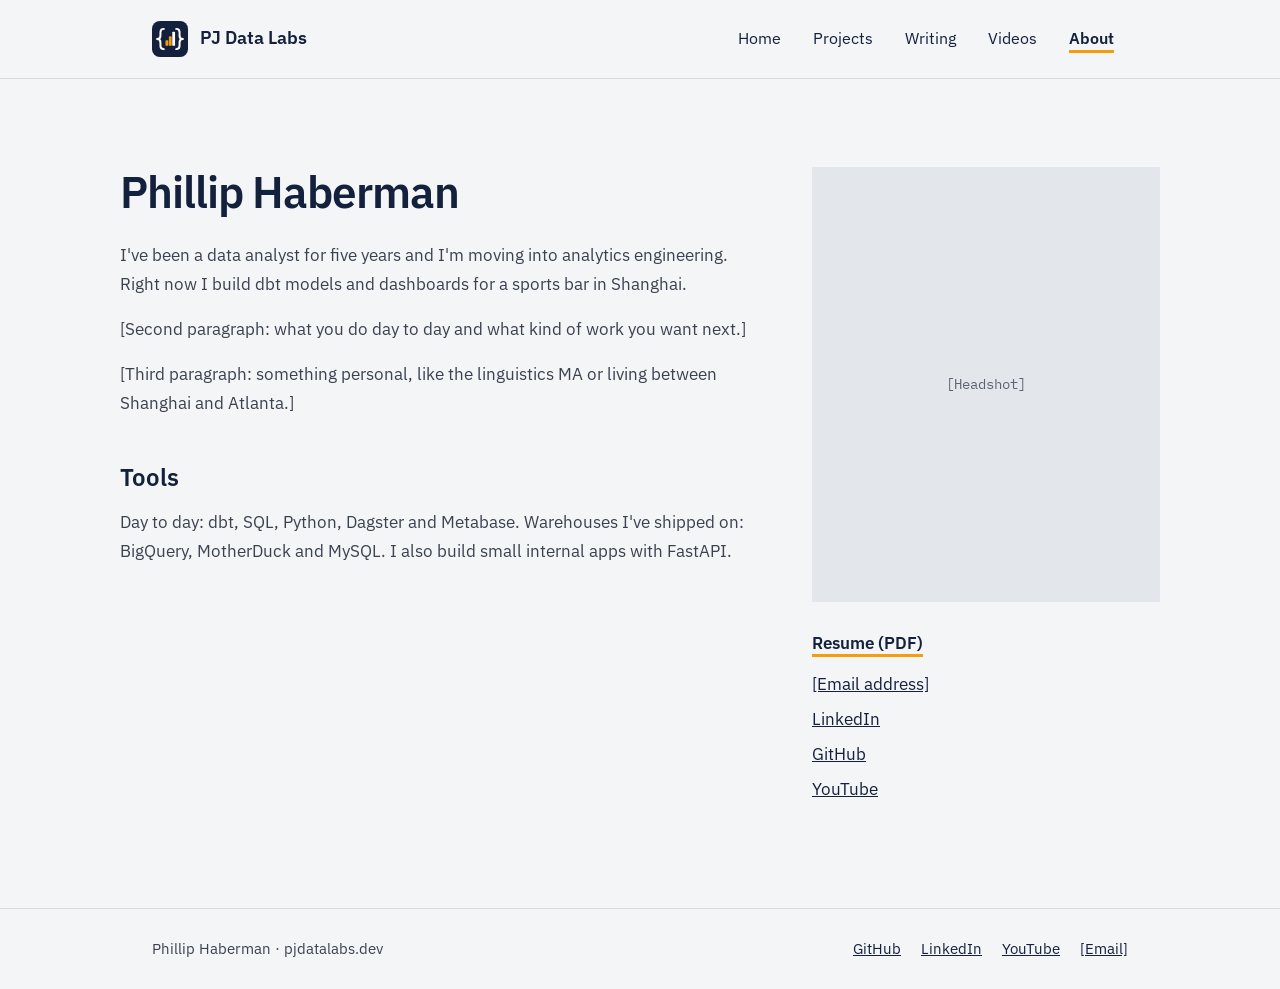
==== about.html @ 64bd1eba "pages" ====
<!DOCTYPE html>
<html lang="en">
<head>
  <meta charset="utf-8">
  <meta name="viewport" content="width=device-width, initial-scale=1">
  <title>About | PJ Data Labs</title>
  <meta name="description" content="Phillip Haberman is a data analyst moving into analytics engineering. Resume and contact details.">
  <link rel="icon" href="img/logo.svg" type="image/svg+xml">
  <link rel="preconnect" href="https://fonts.googleapis.com">
  <link rel="preconnect" href="https://fonts.gstatic.com" crossorigin>
  <link rel="stylesheet" href="https://fonts.googleapis.com/css2?family=IBM+Plex+Mono:wght@400;500&family=IBM+Plex+Sans:wght@400;500;600;700&display=swap">
  <link rel="stylesheet" href="css/style.css">
</head>
<body>

  <header class="site-header">
    <div class="container">
      <a class="brand" href="index.html">
        <img src="img/logo.svg" alt="" width="36" height="36">
        PJ Data Labs
      </a>
      <nav class="nav" aria-label="Main">
        <a href="index.html">Home</a>
        <a href="projects.html">Projects</a>
        <a href="writing.html">Writing</a>
        <a href="videos.html">Videos</a>
        <a href="about.html" aria-current="page">About</a>
      </nav>
    </div>
  </header>

  <main>
    <div class="page container">
      <div class="columns">
        <div class="main prose">
          <h1>Phillip Haberman</h1>
          <p>I've been a data analyst for five years and I'm moving into analytics engineering. Right now I build dbt models and dashboards for a sports bar in Shanghai.</p>
          <p>[Second paragraph: what you do day to day and what kind of work you want next.]</p>
          <p>[Third paragraph: something personal, like the linguistics MA or living between Shanghai and Atlanta.]</p>

          <h2>Tools</h2>
          <p>Day to day: dbt, SQL, Python, Dagster and Metabase. Warehouses I've shipped on: BigQuery, MotherDuck and MySQL. I also build small internal apps with FastAPI.</p>
        </div>

        <aside>
          <div class="placeholder portrait">[Headshot]</div>
          <ul class="contact">
            <li><a class="link-accent" href="#">Resume (PDF)</a></li>
            <li><a href="#">[Email address]</a></li>
            <li><a href="#">LinkedIn</a></li>
            <li><a href="https://github.com/phaberman">GitHub</a></li>
            <li><a href="#">YouTube</a></li>
          </ul>
        </aside>
      </div>
    </div>
  </main>

  <footer class="site-footer">
    <div class="container">
      <span>Phillip Haberman · pjdatalabs.dev</span>
      <ul>
        <li><a href="https://github.com/phaberman">GitHub</a></li>
        <li><a href="#">LinkedIn</a></li>
        <li><a href="#">YouTube</a></li>
        <li><a href="#">[Email]</a></li>
      </ul>
    </div>
  </footer>

</body>
</html>
---- css/style.css ----
/* Colors and fonts live here once. Change them here and every page updates. */
:root {
  --navy: #14213D;
  --amber: #F59E0B;
  --bg: #F4F5F7;
  --text: #3A4250;
  --muted: #5B6472;
  --rule: #D7DCE3;
  --placeholder: #E3E6EB;
  --font-sans: "IBM Plex Sans", sans-serif;
  --font-mono: "IBM Plex Mono", monospace;
}

/* Make width include padding, so layouts do what you expect. */
*, *::before, *::after { box-sizing: border-box; }

body {
  margin: 0;
  font-family: var(--font-sans);
  background: var(--bg);
  color: var(--navy);
  line-height: 1.6;
}

a { color: var(--navy); }
a:hover { color: var(--muted); }
img { max-width: 100%; height: auto; display: block; }

/* Centers content and caps its width on wide screens. */
.container { max-width: 1040px; margin: 0 auto; padding: 0 32px; }

/* Header and navigation */
.site-header { border-bottom: 1px solid var(--rule); }
.site-header .container {
  display: flex; flex-wrap: wrap; align-items: center;
  justify-content: space-between; gap: 12px;
  padding-top: 14px; padding-bottom: 14px;
}
.brand {
  display: flex; align-items: center; gap: 12px;
  text-decoration: none; font-size: 18px; font-weight: 600;
}
.nav { display: flex; flex-wrap: wrap; gap: 4px; }
.nav a { padding: 12px 14px; text-decoration: none; }
.nav a[aria-current="page"] {
  font-weight: 600; text-decoration: underline;
  text-decoration-color: var(--amber);
  text-decoration-thickness: 3px; text-underline-offset: 6px;
}

/* Text */
h1 { font-size: 44px; line-height: 1.15; letter-spacing: -1px; font-weight: 600; margin: 0 0 24px; }
h2 { font-size: 24px; font-weight: 600; margin: 0 0 12px; }
.lead { font-size: 19px; color: var(--text); max-width: 620px; margin: 0 0 28px; }
.label { font-family: var(--font-mono); font-size: 14px; color: var(--muted); margin: 0 0 10px; }

/* The amber-underlined link style used for calls to action */
.link-accent {
  font-weight: 600; text-decoration: underline;
  text-decoration-color: var(--amber);
  text-decoration-thickness: 3px; text-underline-offset: 5px;
}

/* Page sections */
.hero { padding: 96px 0 72px; }
.hero h1 { max-width: 760px; }
.section { border-top: 2px solid var(--navy); padding-top: 28px; margin-bottom: 72px; }

/* Project block: text on one side, screenshot on the other, stacks on phones */
.project { display: flex; flex-wrap: wrap; gap: 48px; }
.project > * { flex: 1 1 400px; min-width: 0; }
.placeholder {
  background: var(--placeholder); min-height: 280px;
  display: flex; align-items: center; justify-content: center;
  font-family: var(--font-mono); font-size: 14px; color: var(--muted);
}

/* Writing list */
.post-list { list-style: none; padding: 0; margin: 0; }
.post-list a {
  display: flex; flex-wrap: wrap; justify-content: space-between; gap: 8px;
  padding: 18px 0; border-bottom: 1px solid var(--rule);
  text-decoration: none; font-size: 18px;
}
.post-list time { font-family: var(--font-mono); font-size: 14px; color: var(--muted); }

/* Footer */
.site-footer { border-top: 1px solid var(--rule); margin-top: 96px; }
.site-footer .container {
  display: flex; flex-wrap: wrap; justify-content: space-between; gap: 16px;
  padding-top: 28px; padding-bottom: 28px; font-size: 15px; color: var(--text);
}
.site-footer ul { list-style: none; display: flex; flex-wrap: wrap; gap: 20px; margin: 0; padding: 0; }

/* Inner pages (Projects, About) */
.page { padding: 88px 0 0; }
.actions { display: flex; flex-wrap: wrap; gap: 24px; margin: 0 0 48px; font-size: 17px; }
.placeholder.tall { min-height: 360px; }
.caption { font-size: 14px; color: var(--muted); margin: 12px 0 56px; }

/* Main text on the left, small sidebar on the right; stacks on phones */
.columns { display: flex; flex-wrap: wrap; gap: 56px; }
.columns > .main { flex: 2 1 460px; min-width: 0; }
.columns > aside { flex: 1 1 260px; min-width: 0; }

/* Long-form text */
.prose p { font-size: 17px; line-height: 1.7; color: var(--text); margin: 0 0 16px; }
.prose h2 { margin-top: 40px; }
.prose h2:first-child { margin-top: 0; }

/* Label/value list, used for the tech stack */
.stack { display: grid; grid-template-columns: auto 1fr; gap: 10px 20px; margin: 0; }
.stack dt { color: var(--muted); }
.stack dd { margin: 0; font-family: var(--font-mono); font-size: 15px; }

/* About page sidebar */
.placeholder.portrait { aspect-ratio: 4 / 5; min-height: 0; margin-bottom: 28px; }
.contact { list-style: none; margin: 0; padding: 0; font-size: 17px; }
.contact li { margin: 0 0 8px; }
.contact li:first-child { margin-bottom: 14px; }

/* Writing */
.post { max-width: 680px; }
.post-meta { font-family: var(--font-mono); font-size: 14px; color: var(--muted); margin: 0 0 28px; }
.post h2 { margin-top: 40px; }
.post p, .post li { font-size: 18px; line-height: 1.7; color: var(--text); }
.post p { margin: 0 0 18px; }
.post ul, .post ol { padding-left: 22px; }
.post img { margin: 28px 0; }
.post pre { background: #E8EBF1; padding: 16px; overflow-x: auto; font-family: var(--font-mono); font-size: 14px; line-height: 1.5; }
.post code { font-family: var(--font-mono); font-size: 0.9em; }

/* Videos */
.video-grid {
  list-style: none; margin: 0 0 56px; padding: 0;
  display: grid; grid-template-columns: repeat(auto-fill, minmax(240px, 1fr)); gap: 28px;
}
.video-card a { display: block; text-decoration: none; }
.video-card img {
  width: 100%; aspect-ratio: 16 / 9; object-fit: cover;
  margin: 0 0 12px; background: var(--placeholder);
}
.video-card h3 { font-size: 18px; line-height: 1.35; font-weight: 600; margin: 0 0 6px; }
.video-card p { font-size: 15px; color: var(--muted); margin: 0; }
.video-card a:hover h3 {
  text-decoration: underline; text-decoration-color: var(--amber);
  text-decoration-thickness: 3px; text-underline-offset: 4px;
}



/* Smaller screens */
@media (max-width: 600px) {
  .container { padding: 0 20px; }
  h1 { font-size: 30px; }
  .hero { padding: 48px 0 40px; }
}
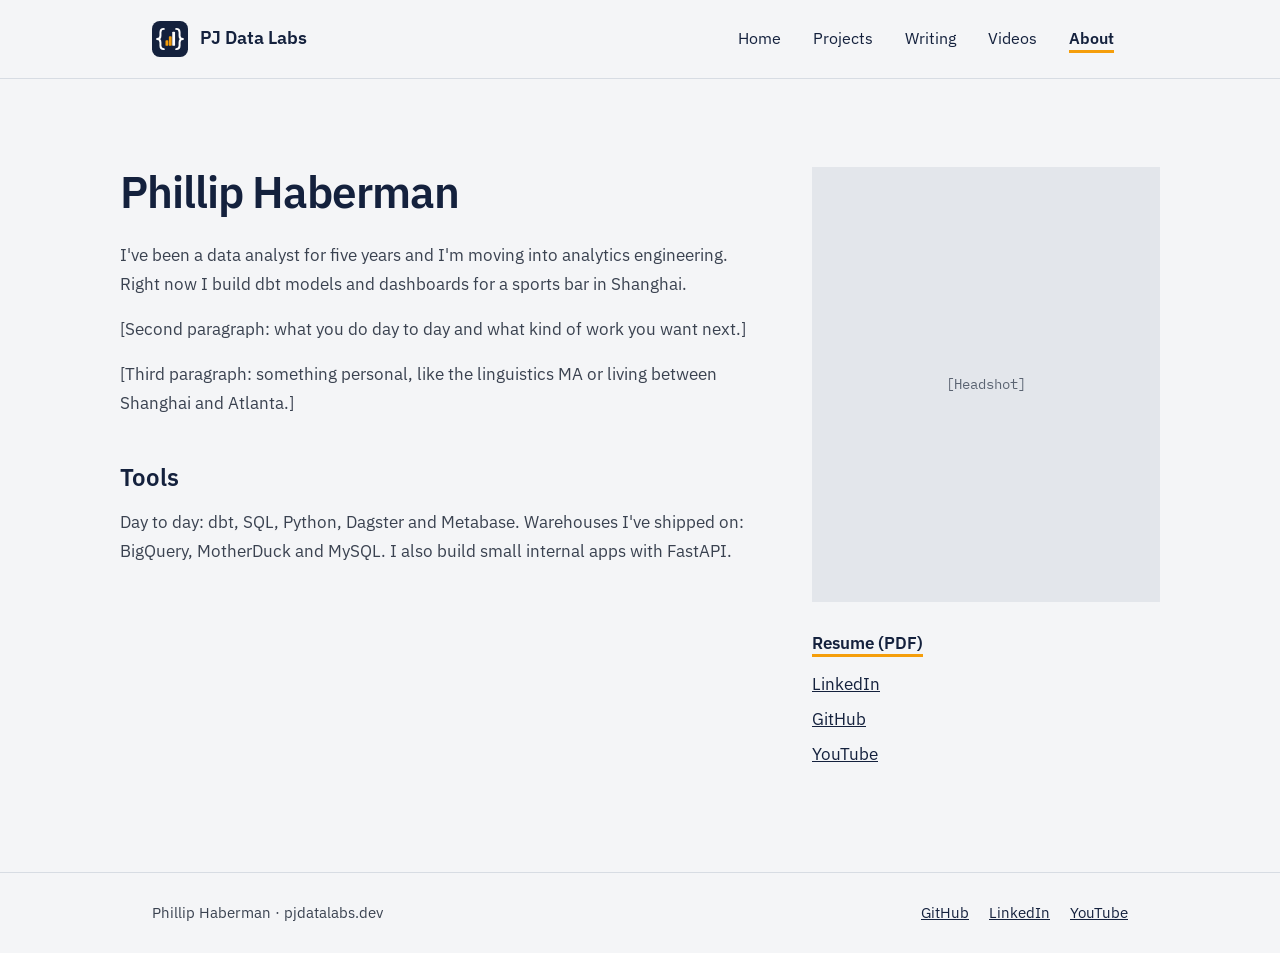
==== commit 7bbadf1f: "added first post" ====
--- a/about.html
+++ b/about.html
@@ -45,11 +45,10 @@
         <aside>
           <div class="placeholder portrait">[Headshot]</div>
           <ul class="contact">
-            <li><a class="link-accent" href="#">Resume (PDF)</a></li>
-            <li><a href="#">[Email address]</a></li>
-            <li><a href="#">LinkedIn</a></li>
-            <li><a href="https://github.com/phaberman">GitHub</a></li>
-            <li><a href="#">YouTube</a></li>
+            <li><a class="link-accent" href="my_resume.pdf" download="my_resume.pdf">Resume (PDF)</a></li>
+            <li><a href="https://www.linkedin.com/in/phillip-haberman/" target="_blank" rel="noopener noreferrer">LinkedIn</a></li>
+            <li><a href="https://github.com/phaberman" target="_blank" rel="noopener noreferrer">GitHub</a></li>
+            <li><a href="https://www.youtube.com/@pj_data_labs" target="_blank" rel="noopener noreferrer">YouTube</a></li>
           </ul>
         </aside>
       </div>
@@ -60,10 +59,9 @@
     <div class="container">
       <span>Phillip Haberman · pjdatalabs.dev</span>
       <ul>
-        <li><a href="https://github.com/phaberman">GitHub</a></li>
-        <li><a href="#">LinkedIn</a></li>
-        <li><a href="#">YouTube</a></li>
-        <li><a href="#">[Email]</a></li>
+        <li><a href="https://github.com/phaberman" target="_blank" rel="noopener noreferrer">GitHub</a></li>
+        <li><a href="https://www.linkedin.com/in/phillip-haberman/" target="_blank" rel="noopener noreferrer">LinkedIn</a></li>
+        <li><a href="https://www.youtube.com/@pj_data_labs" target="_blank" rel="noopener noreferrer">YouTube</a></li>
       </ul>
     </div>
   </footer>
--- a/css/style.css
+++ b/css/style.css
@@ -76,13 +76,19 @@
 }
 
 /* Writing list */
-.post-list { list-style: none; padding: 0; margin: 0; }
+.post-list { list-style: none; padding: 0; margin: 0; counter-reset: posts; }
+.post-list li { counter-increment: posts; }
 .post-list a {
-  display: flex; flex-wrap: wrap; justify-content: space-between; gap: 8px;
-  padding: 18px 0; border-bottom: 1px solid var(--rule);
+  display: flex; align-items: baseline; gap: 16px;
+  padding: 14px 0; border-bottom: 1px solid var(--rule);
   text-decoration: none; font-size: 18px;
 }
-.post-list time { font-family: var(--font-mono); font-size: 14px; color: var(--muted); }
+.post-list a::before {
+  content: counter(posts, decimal-leading-zero);
+  font-family: var(--font-mono); font-size: 14px; color: var(--muted);
+}
+.post-list a span { flex: 1; }
+.post-list time { font-family: var(--font-mono); font-size: 14px; color: var(--muted); margin-left: auto; }
 
 /* Footer */
 .site-footer { border-top: 1px solid var(--rule); margin-top: 96px; }
@@ -147,6 +153,8 @@
   text-decoration-thickness: 3px; text-underline-offset: 4px;
 }
 
+/* Real screenshots */
+.screenshot { width: 100%; height: auto; border: 1px solid var(--rule); }
 
 
 /* Smaller screens */
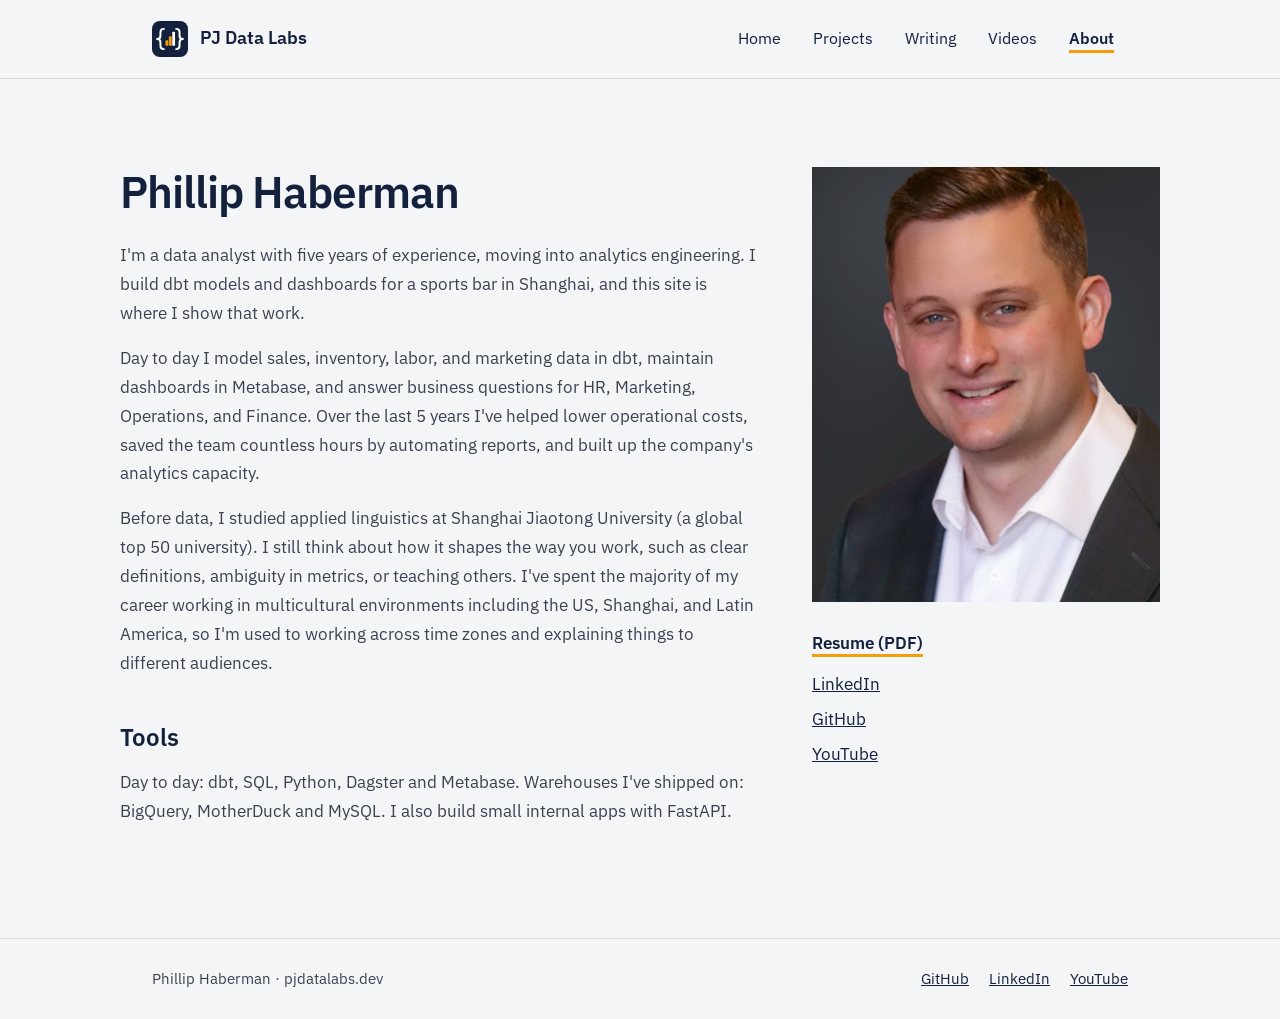
==== commit 28f3a280: "cleaned up bio" ====
--- a/about.html
+++ b/about.html
@@ -34,16 +34,16 @@
       <div class="columns">
         <div class="main prose">
           <h1>Phillip Haberman</h1>
-          <p>I've been a data analyst for five years and I'm moving into analytics engineering. Right now I build dbt models and dashboards for a sports bar in Shanghai.</p>
-          <p>[Second paragraph: what you do day to day and what kind of work you want next.]</p>
-          <p>[Third paragraph: something personal, like the linguistics MA or living between Shanghai and Atlanta.]</p>
+          <p>I'm a data analyst with five years of experience, moving into analytics engineering. I build dbt models and dashboards for a sports bar in Shanghai, and this site is where I show that work.</p>
+          <p>Day to day I model sales, inventory, labor, and marketing data in dbt, maintain dashboards in Metabase, and answer business questions for HR, Marketing, Operations, and Finance. Over the last 5 years I've helped lower operational costs, saved the team countless hours by automating reports, and built up the company's analytics capacity.</p>
+          <p>Before data, I studied applied linguistics at Shanghai Jiaotong University (a global top 50 university). I still think about how it shapes the way you work, such as clear definitions, ambiguity in metrics, or teaching others. I've spent the majority of my career working in multicultural environments including the US, Shanghai, and Latin America, so I'm used to working across time zones and explaining things to different audiences.</p>
 
           <h2>Tools</h2>
           <p>Day to day: dbt, SQL, Python, Dagster and Metabase. Warehouses I've shipped on: BigQuery, MotherDuck and MySQL. I also build small internal apps with FastAPI.</p>
         </div>
 
         <aside>
-          <div class="placeholder portrait">[Headshot]</div>
+          <img class="portrait" src="img/headshot.jpg" alt="Phillip Haberman">
           <ul class="contact">
             <li><a class="link-accent" href="my_resume.pdf" download="my_resume.pdf">Resume (PDF)</a></li>
             <li><a href="https://www.linkedin.com/in/phillip-haberman/" target="_blank" rel="noopener noreferrer">LinkedIn</a></li>
--- a/css/style.css
+++ b/css/style.css
@@ -120,7 +120,7 @@
 .stack dd { margin: 0; font-family: var(--font-mono); font-size: 15px; }
 
 /* About page sidebar */
-.placeholder.portrait { aspect-ratio: 4 / 5; min-height: 0; margin-bottom: 28px; }
+.placeholder.portrait, img.portrait { aspect-ratio: 4 / 5; min-height: 0; margin-bottom: 28px; object-fit: cover; object-position: center 20%; width: 100%; }
 .contact { list-style: none; margin: 0; padding: 0; font-size: 17px; }
 .contact li { margin: 0 0 8px; }
 .contact li:first-child { margin-bottom: 14px; }
@@ -141,17 +141,22 @@
   list-style: none; margin: 0 0 56px; padding: 0;
   display: grid; grid-template-columns: repeat(auto-fill, minmax(240px, 1fr)); gap: 28px;
 }
-.video-card a { display: block; text-decoration: none; }
-.video-card img {
+.video-play {
+  display: block; width: 100%; padding: 0; border: 0;
+  margin: 0 0 12px; background: var(--placeholder); cursor: pointer;
+}
+.video-play img, .video-card iframe {
   width: 100%; aspect-ratio: 16 / 9; object-fit: cover;
-  margin: 0 0 12px; background: var(--placeholder);
+  border: 0; margin: 0; display: block; background: var(--placeholder);
 }
+.video-card iframe { margin: 0 0 12px; }
 .video-card h3 { font-size: 18px; line-height: 1.35; font-weight: 600; margin: 0 0 6px; }
-.video-card p { font-size: 15px; color: var(--muted); margin: 0; }
-.video-card a:hover h3 {
+.video-card h3 a { text-decoration: none; }
+.video-card h3 a:hover {
   text-decoration: underline; text-decoration-color: var(--amber);
   text-decoration-thickness: 3px; text-underline-offset: 4px;
 }
+.video-card p { font-size: 15px; color: var(--muted); margin: 0; }
 
 /* Real screenshots */
 .screenshot { width: 100%; height: auto; border: 1px solid var(--rule); }
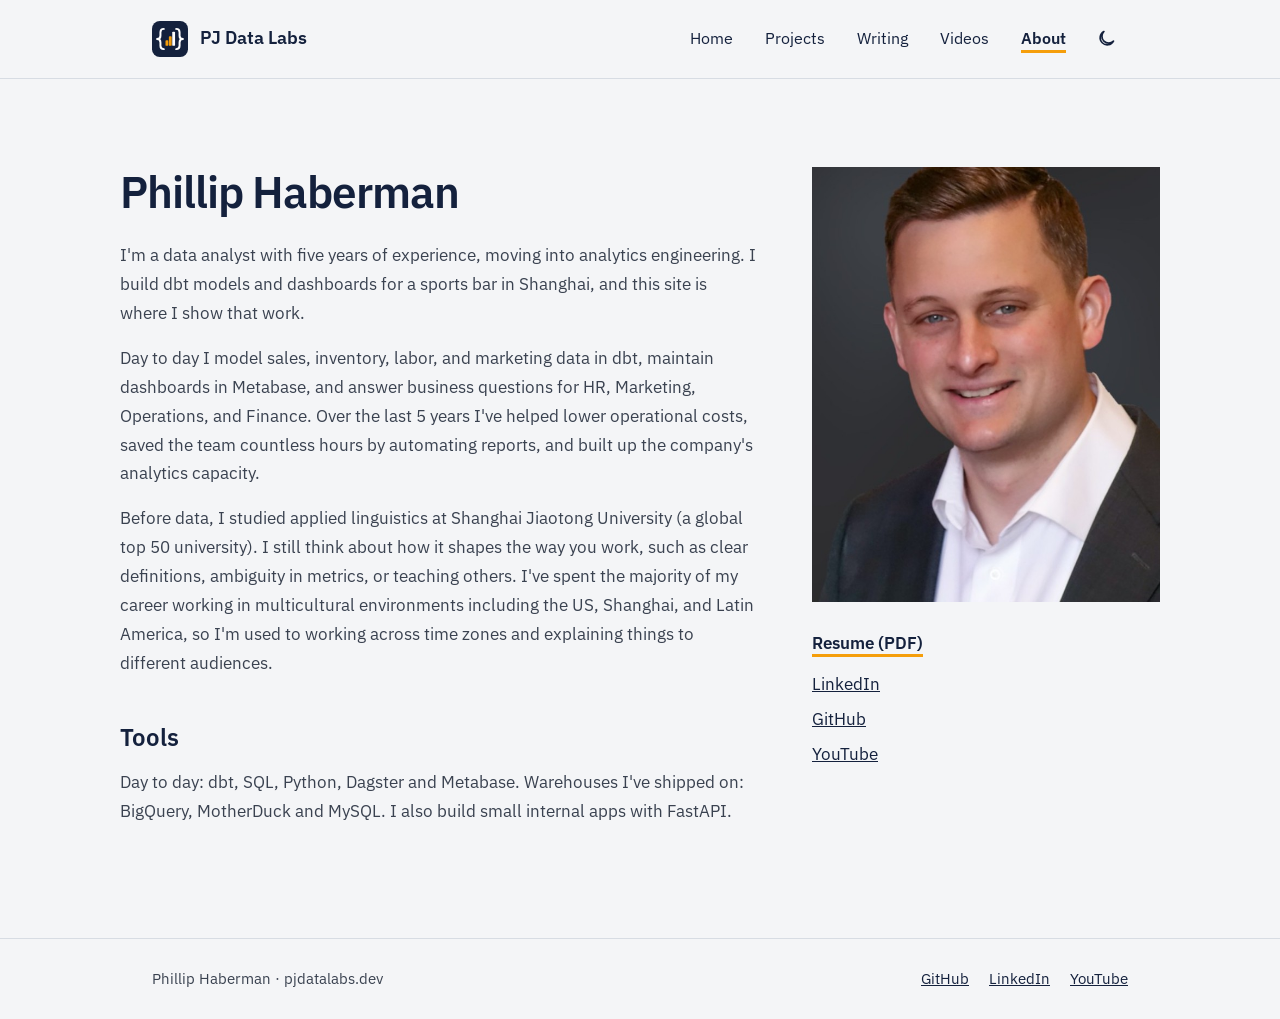
==== commit ad5c9e12: "added dark mode" ====
--- a/about.html
+++ b/about.html
@@ -10,6 +10,7 @@
   <link rel="preconnect" href="https://fonts.gstatic.com" crossorigin>
   <link rel="stylesheet" href="https://fonts.googleapis.com/css2?family=IBM+Plex+Mono:wght@400;500&family=IBM+Plex+Sans:wght@400;500;600;700&display=swap">
   <link rel="stylesheet" href="css/style.css">
+  <script src="js/theme.js"></script>
 </head>
 <body>
 
@@ -19,6 +20,7 @@
         <img src="img/logo.svg" alt="" width="36" height="36">
         PJ Data Labs
       </a>
+      <div class="header-tools">
       <nav class="nav" aria-label="Main">
         <a href="index.html">Home</a>
         <a href="projects.html">Projects</a>
@@ -26,6 +28,11 @@
         <a href="videos.html">Videos</a>
         <a href="about.html" aria-current="page">About</a>
       </nav>
+      <button class="theme-toggle" type="button" aria-label="Switch to dark mode">
+        <svg class="icon-moon" viewBox="0 0 24 24" aria-hidden="true" fill="none" stroke="currentColor" stroke-width="2" stroke-linecap="round" stroke-linejoin="round"><path d="M21 14.5A8.5 8.5 0 1 1 9.5 3 7 7 0 0 0 21 14.5z"/></svg>
+        <svg class="icon-sun" viewBox="0 0 24 24" aria-hidden="true" fill="none" stroke="currentColor" stroke-width="2" stroke-linecap="round"><circle cx="12" cy="12" r="4"/><path d="M12 2v2M12 20v2M4.9 4.9l1.4 1.4M17.7 17.7l1.4 1.4M2 12h2M20 12h2M4.9 19.1l1.4-1.4M17.7 6.3l1.4-1.4"/></svg>
+      </button>
+      </div>
     </div>
   </header>
 
--- a/css/style.css
+++ b/css/style.css
@@ -7,8 +7,21 @@
   --muted: #5B6472;
   --rule: #D7DCE3;
   --placeholder: #E3E6EB;
+  --code: #E8EBF1;
   --font-sans: "IBM Plex Sans", sans-serif;
   --font-mono: "IBM Plex Mono", monospace;
+  color-scheme: light;
+}
+
+[data-theme="dark"] {
+  --navy: #E8EAF0;
+  --bg: #12141A;
+  --text: #C5CAD3;
+  --muted: #9AA3B2;
+  --rule: #2C3340;
+  --placeholder: #1C212B;
+  --code: #1C212B;
+  color-scheme: dark;
 }
 
 /* Make width include padding, so layouts do what you expect. */
@@ -40,7 +53,17 @@
   display: flex; align-items: center; gap: 12px;
   text-decoration: none; font-size: 18px; font-weight: 600;
 }
+.header-tools { display: flex; align-items: center; gap: 4px; margin-left: auto; }
 .nav { display: flex; flex-wrap: wrap; gap: 4px; }
+.theme-toggle {
+  width: 44px; height: 44px; padding: 0; border: 0; background: none;
+  color: var(--navy); cursor: pointer; display: grid; place-items: center;
+}
+.theme-toggle svg { width: 20px; height: 20px; }
+.theme-toggle .icon-sun { display: none; }
+[data-theme="dark"] .theme-toggle .icon-moon { display: none; }
+[data-theme="dark"] .theme-toggle .icon-sun { display: block; }
+[data-theme="dark"] .brand img { box-shadow: 0 0 0 1px var(--rule); border-radius: 8px; }
 .nav a { padding: 12px 14px; text-decoration: none; }
 .nav a[aria-current="page"] {
   font-weight: 600; text-decoration: underline;
@@ -87,6 +110,8 @@
   content: counter(posts, decimal-leading-zero);
   font-family: var(--font-mono); font-size: 14px; color: var(--muted);
 }
+.post-list a:has(img) { align-items: center; }
+.post-list img { width: 112px; height: 72px; object-fit: cover; flex: none; }
 .post-list a span { flex: 1; }
 .post-list time { font-family: var(--font-mono); font-size: 14px; color: var(--muted); margin-left: auto; }
 
@@ -133,7 +158,7 @@
 .post p { margin: 0 0 18px; }
 .post ul, .post ol { padding-left: 22px; }
 .post img { margin: 28px 0; }
-.post pre { background: #E8EBF1; padding: 16px; overflow-x: auto; font-family: var(--font-mono); font-size: 14px; line-height: 1.5; }
+.post pre { background: var(--code); padding: 16px; overflow-x: auto; font-family: var(--font-mono); font-size: 14px; line-height: 1.5; }
 .post code { font-family: var(--font-mono); font-size: 0.9em; }
 
 /* Videos */
